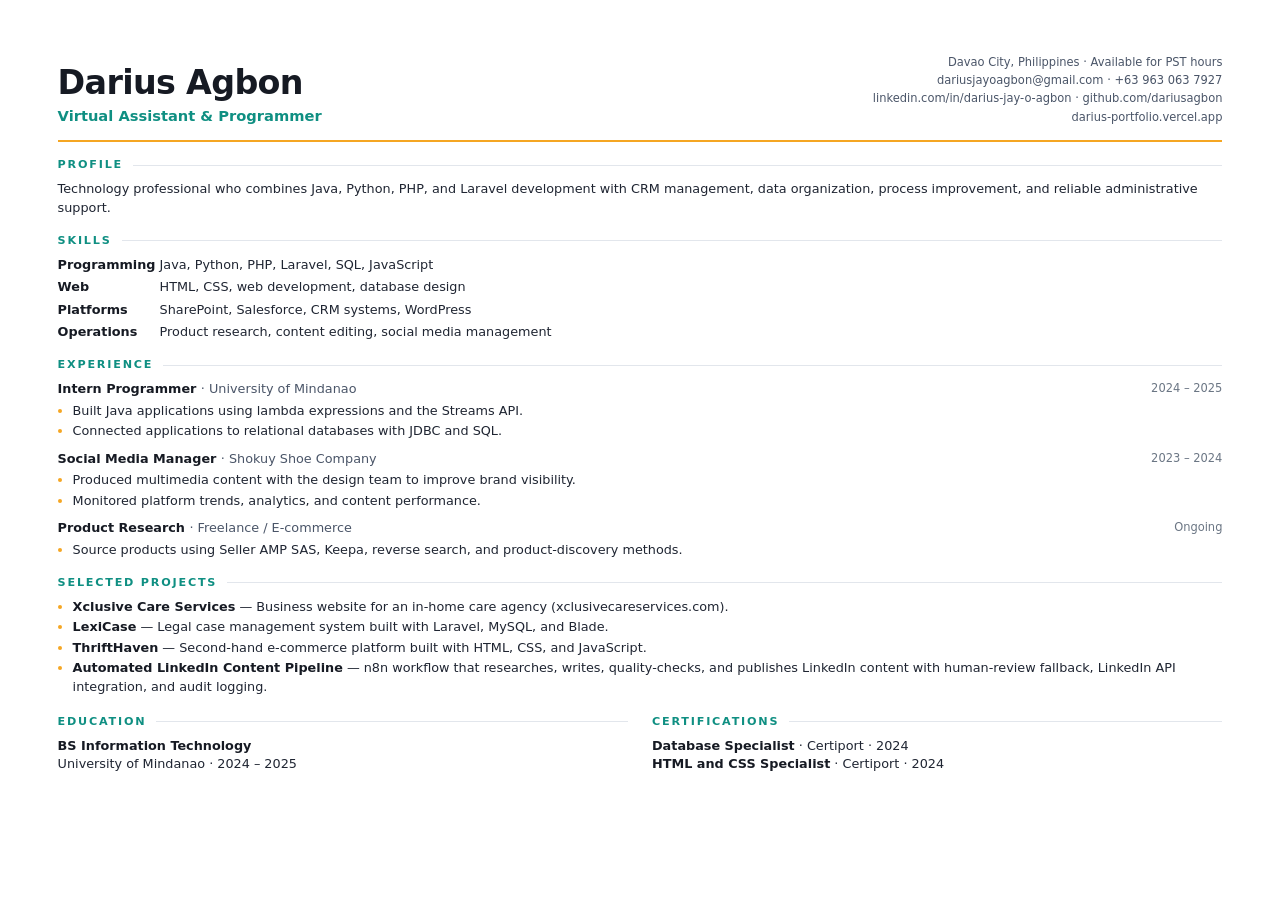
==== resume/resume.html @ f74cc5ab "Add PDF resume and compress images - Replace the Markdown resume with a one-page PDF (adds LinkedIn," ====
<!doctype html>
<html lang="en"><head><meta charset="utf-8"><title>Darius Agbon — Resume</title>
<style>
  @page { size: Letter; margin: 0; }
  * { box-sizing: border-box; margin: 0; padding: 0; }
  body { font-family: "Inter", "DejaVu Sans", sans-serif; color: #1F2532; font-size: 9.6pt; line-height: 1.45; }
  .page { padding: 0.55in 0.6in; }
  header { display: flex; justify-content: space-between; align-items: flex-end; gap: 24px; padding-bottom: 14px; border-bottom: 2px solid #F5A623; }
  h1 { font-size: 25pt; letter-spacing: -0.02em; line-height: 1; color: #161A23; }
  .role { margin-top: 6px; font-size: 11pt; color: #0f8f82; font-weight: 600; }
  .contact { text-align: right; font-size: 8.6pt; color: #4A5568; line-height: 1.6; }
  .contact a { color: #4A5568; text-decoration: none; }
  section { margin-top: 15px; }
  h2 { font-size: 8.4pt; letter-spacing: .16em; text-transform: uppercase; color: #0f8f82; margin-bottom: 7px; display: flex; align-items: center; gap: 10px; }
  h2::after { content: ""; flex: 1; height: 1px; background: #E2E6EC; }
  .job { margin-bottom: 9px; }
  .job-head { display: flex; justify-content: space-between; gap: 12px; }
  .job-title { font-weight: 600; color: #161A23; }
  .job-org { color: #4A5568; font-weight: 400; }
  .date { color: #6B7684; font-size: 8.6pt; white-space: nowrap; }
  ul { padding-left: 15px; margin-top: 3px; }
  li { margin-bottom: 2px; }
  li::marker { color: #F5A623; }
  .skills { display: grid; grid-template-columns: 92px 1fr; row-gap: 4px; column-gap: 10px; }
  .skills dt { font-weight: 600; color: #161A23; }
  .two { display: grid; grid-template-columns: 1fr 1fr; gap: 24px; }
  .project-name { font-weight: 600; color: #161A23; }
</style></head>
<body>
<!-- Source for Darius-Agbon-Resume.pdf. Edit this file, open it in Chrome, and Print → Save as PDF (Letter, margins: none). -->
<div class="page">
  <header>
    <div>
      <h1>Darius Agbon</h1>
      <p class="role">Virtual Assistant &amp; Programmer</p>
    </div>
    <div class="contact">
      Davao City, Philippines · Available for PST hours<br>
      <a href="mailto:dariusjayoagbon@gmail.com">dariusjayoagbon@gmail.com</a> · +63 963 063 7927<br>
      <a href="https://www.linkedin.com/in/darius-jay-o-agbon-b80612320">linkedin.com/in/darius-jay-o-agbon</a> · <a href="https://github.com/dariusagbon">github.com/dariusagbon</a><br>
      <a href="https://darius-portfolio.vercel.app/">darius-portfolio.vercel.app</a>
    </div>
  </header>

  <section>
    <h2>Profile</h2>
    <p>Technology professional who combines Java, Python, PHP, and Laravel development with CRM management, data organization, process improvement, and reliable administrative support.</p>
  </section>

  <section>
    <h2>Skills</h2>
    <dl class="skills">
      <dt>Programming</dt><dd>Java, Python, PHP, Laravel, SQL, JavaScript</dd>
      <dt>Web</dt><dd>HTML, CSS, web development, database design</dd>
      <dt>Platforms</dt><dd>SharePoint, Salesforce, CRM systems, WordPress</dd>
      <dt>Operations</dt><dd>Product research, content editing, social media management</dd>
    </dl>
  </section>

  <section>
    <h2>Experience</h2>
    <div class="job">
      <div class="job-head"><p class="job-title">Intern Programmer <span class="job-org">· University of Mindanao</span></p><p class="date">2024 – 2025</p></div>
      <ul>
        <li>Built Java applications using lambda expressions and the Streams API.</li>
        <li>Connected applications to relational databases with JDBC and SQL.</li>
      </ul>
    </div>
    <div class="job">
      <div class="job-head"><p class="job-title">Social Media Manager <span class="job-org">· Shokuy Shoe Company</span></p><p class="date">2023 – 2024</p></div>
      <ul>
        <li>Produced multimedia content with the design team to improve brand visibility.</li>
        <li>Monitored platform trends, analytics, and content performance.</li>
      </ul>
    </div>
    <div class="job">
      <div class="job-head"><p class="job-title">Product Research <span class="job-org">· Freelance / E-commerce</span></p><p class="date">Ongoing</p></div>
      <ul>
        <li>Source products using Seller AMP SAS, Keepa, reverse search, and product-discovery methods.</li>
      </ul>
    </div>
  </section>

  <section>
    <h2>Selected Projects</h2>
    <ul>
      <li><span class="project-name">Xclusive Care Services</span> — Business website for an in-home care agency (xclusivecareservices.com).</li>
      <li><span class="project-name">LexiCase</span> — Legal case management system built with Laravel, MySQL, and Blade.</li>
      <li><span class="project-name">ThriftHaven</span> — Second-hand e-commerce platform built with HTML, CSS, and JavaScript.</li>
      <li><span class="project-name">Automated LinkedIn Content Pipeline</span> — n8n workflow that researches, writes, quality-checks, and publishes LinkedIn content with human-review fallback, LinkedIn API integration, and audit logging.</li>
    </ul>
  </section>

  <div class="two">
    <section>
      <h2>Education</h2>
      <p class="job-title">BS Information Technology</p>
      <p>University of Mindanao · 2024 – 2025</p>
    </section>
    <section>
      <h2>Certifications</h2>
      <p><span class="job-title">Database Specialist</span> · Certiport · 2024</p>
      <p><span class="job-title">HTML and CSS Specialist</span> · Certiport · 2024</p>
    </section>
  </div>
</div></body></html>
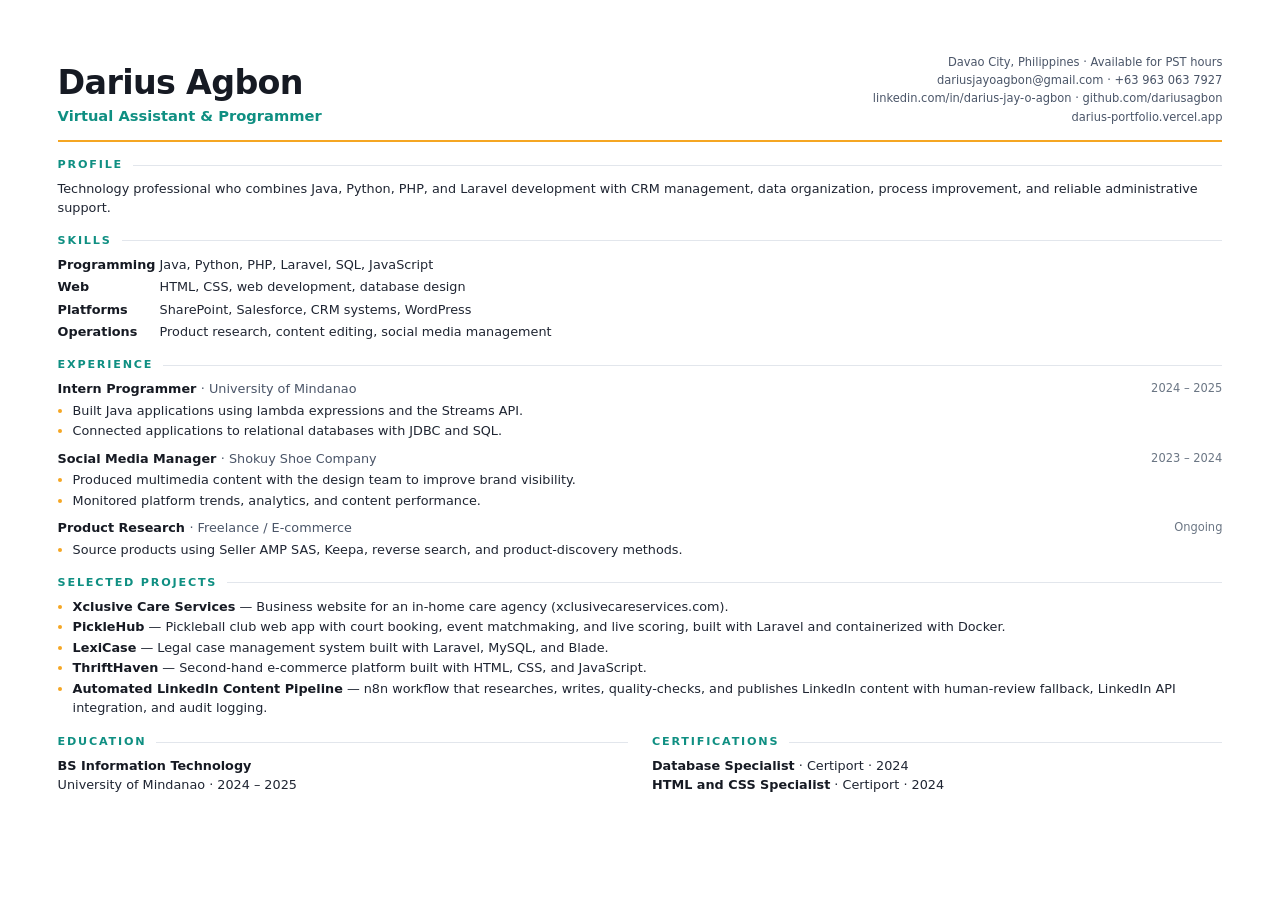
==== commit 2a059de3: "Add PickleHub to portfolio - New Works card with a homepage screenshot, stack tags, case study,   an" ====
--- a/resume/resume.html
+++ b/resume/resume.html
@@ -85,6 +85,7 @@
     <h2>Selected Projects</h2>
     <ul>
       <li><span class="project-name">Xclusive Care Services</span> — Business website for an in-home care agency (xclusivecareservices.com).</li>
+      <li><span class="project-name">PickleHub</span> — Pickleball club web app with court booking, event matchmaking, and live scoring, built with Laravel and containerized with Docker.</li>
       <li><span class="project-name">LexiCase</span> — Legal case management system built with Laravel, MySQL, and Blade.</li>
       <li><span class="project-name">ThriftHaven</span> — Second-hand e-commerce platform built with HTML, CSS, and JavaScript.</li>
       <li><span class="project-name">Automated LinkedIn Content Pipeline</span> — n8n workflow that researches, writes, quality-checks, and publishes LinkedIn content with human-review fallback, LinkedIn API integration, and audit logging.</li>
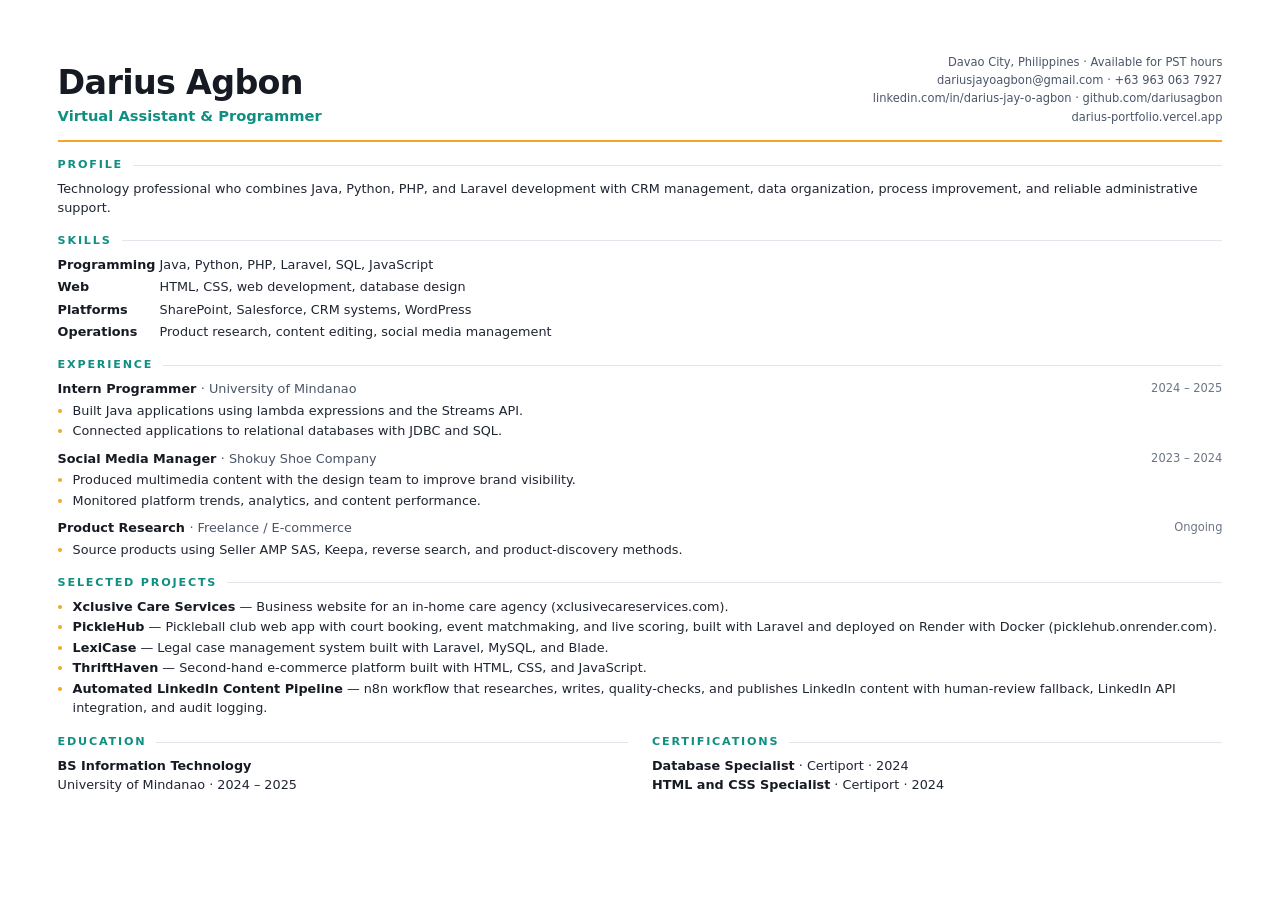
==== commit 868bca1d: "Link PickleHub live site Add a View site link to picklehub.onrender.com on the PickleHub card, say i" ====
--- a/resume/resume.html
+++ b/resume/resume.html
@@ -85,7 +85,7 @@
     <h2>Selected Projects</h2>
     <ul>
       <li><span class="project-name">Xclusive Care Services</span> — Business website for an in-home care agency (xclusivecareservices.com).</li>
-      <li><span class="project-name">PickleHub</span> — Pickleball club web app with court booking, event matchmaking, and live scoring, built with Laravel and containerized with Docker.</li>
+      <li><span class="project-name">PickleHub</span> — Pickleball club web app with court booking, event matchmaking, and live scoring, built with Laravel and deployed on Render with Docker (picklehub.onrender.com).</li>
       <li><span class="project-name">LexiCase</span> — Legal case management system built with Laravel, MySQL, and Blade.</li>
       <li><span class="project-name">ThriftHaven</span> — Second-hand e-commerce platform built with HTML, CSS, and JavaScript.</li>
       <li><span class="project-name">Automated LinkedIn Content Pipeline</span> — n8n workflow that researches, writes, quality-checks, and publishes LinkedIn content with human-review fallback, LinkedIn API integration, and audit logging.</li>
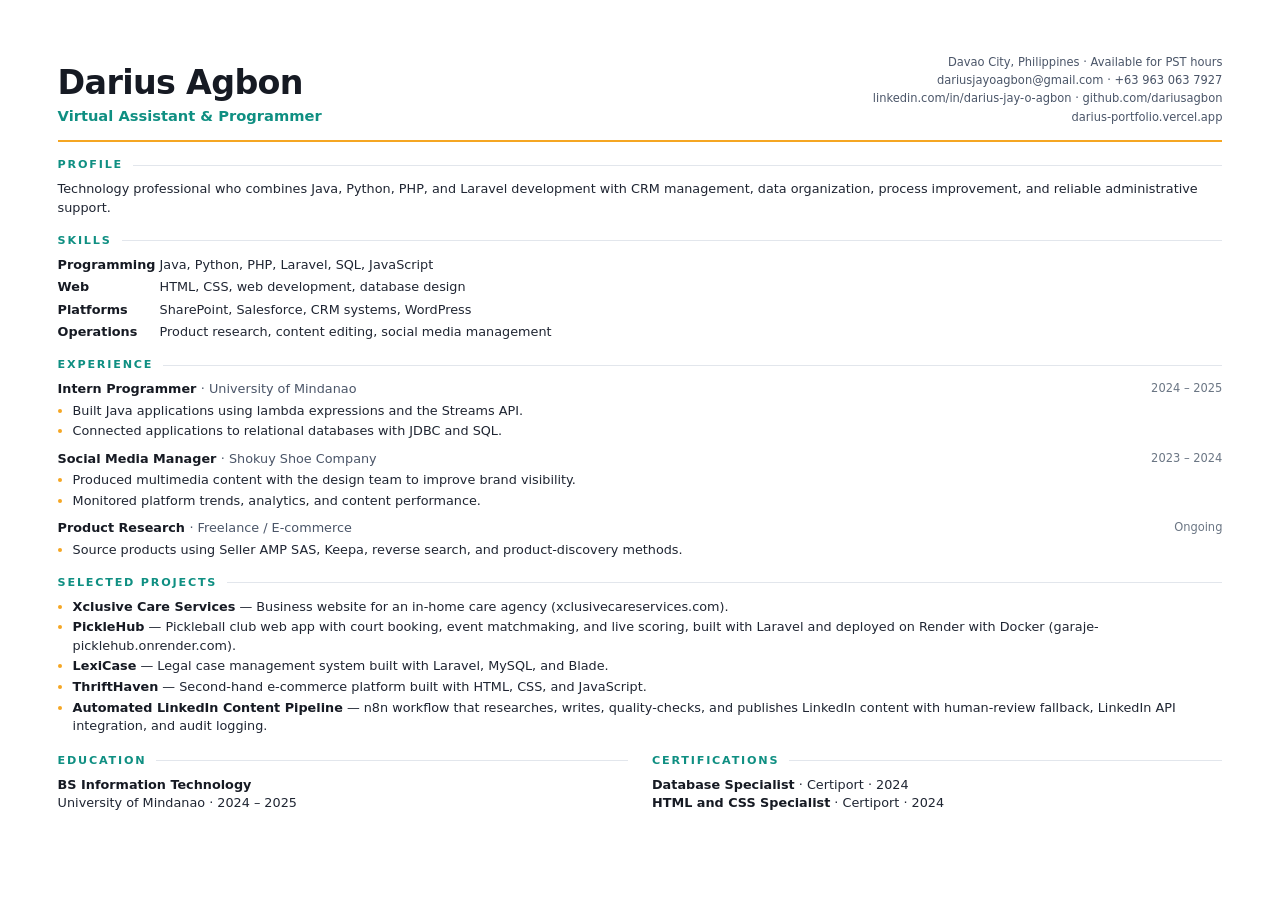
==== commit 72e16658: "Point PickleHub link to garaje-picklehub.onrender.com Update the Works card link and the resume entr" ====
--- a/resume/resume.html
+++ b/resume/resume.html
@@ -85,7 +85,7 @@
     <h2>Selected Projects</h2>
     <ul>
       <li><span class="project-name">Xclusive Care Services</span> — Business website for an in-home care agency (xclusivecareservices.com).</li>
-      <li><span class="project-name">PickleHub</span> — Pickleball club web app with court booking, event matchmaking, and live scoring, built with Laravel and deployed on Render with Docker (picklehub.onrender.com).</li>
+      <li><span class="project-name">PickleHub</span> — Pickleball club web app with court booking, event matchmaking, and live scoring, built with Laravel and deployed on Render with Docker (garaje-picklehub.onrender.com).</li>
       <li><span class="project-name">LexiCase</span> — Legal case management system built with Laravel, MySQL, and Blade.</li>
       <li><span class="project-name">ThriftHaven</span> — Second-hand e-commerce platform built with HTML, CSS, and JavaScript.</li>
       <li><span class="project-name">Automated LinkedIn Content Pipeline</span> — n8n workflow that researches, writes, quality-checks, and publishes LinkedIn content with human-review fallback, LinkedIn API integration, and audit logging.</li>
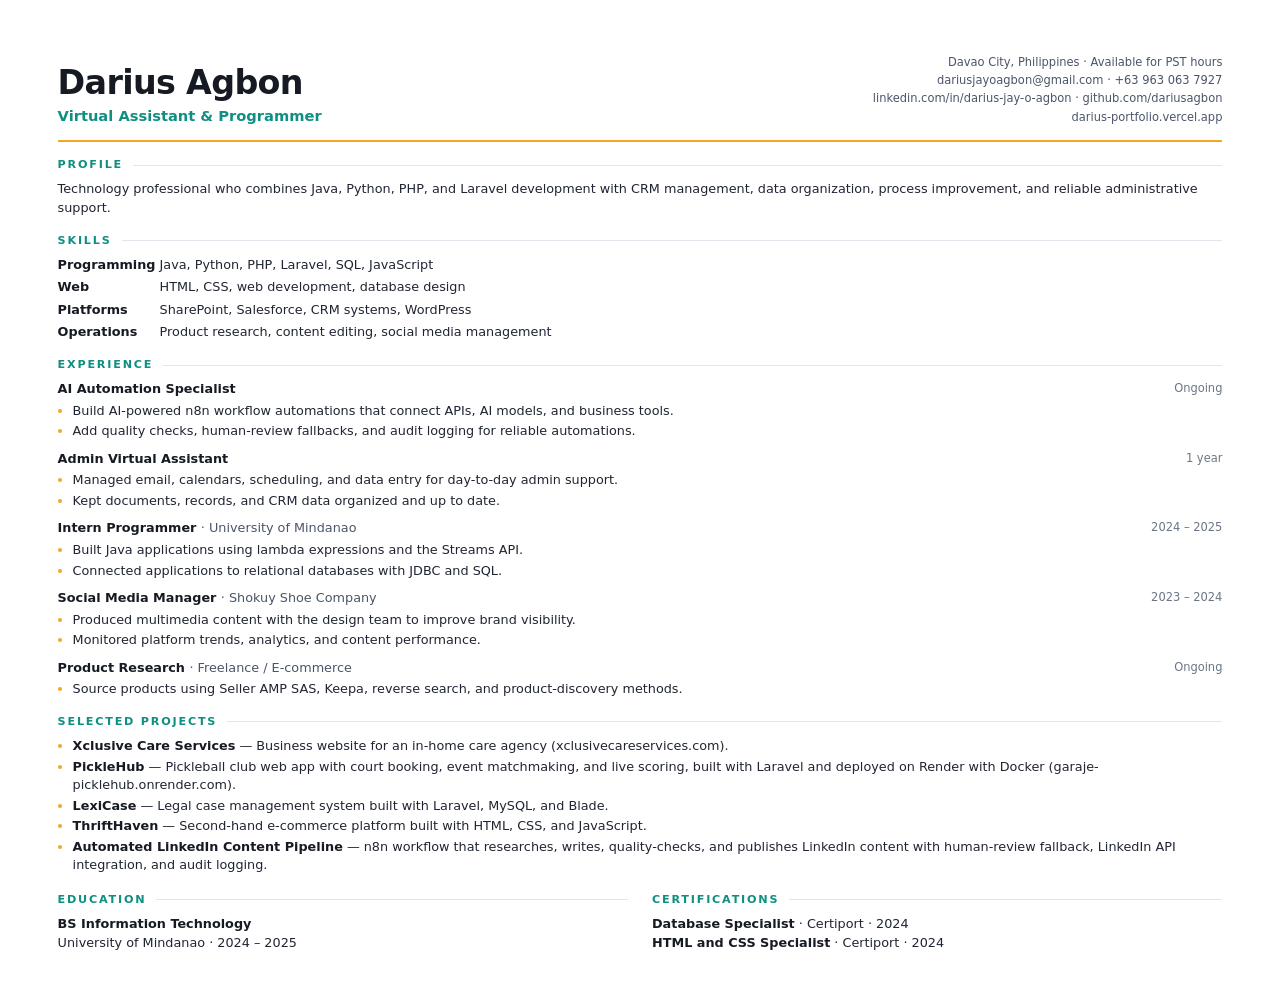
==== commit f9a64893: "Add Admin Virtual Assistant and AI Automation Specialist to experience Co-Authored-By: Claude Opus 5" ====
--- a/resume/resume.html
+++ b/resume/resume.html
@@ -60,6 +60,20 @@
   <section>
     <h2>Experience</h2>
     <div class="job">
+      <div class="job-head"><p class="job-title">AI Automation Specialist</p><p class="date">Ongoing</p></div>
+      <ul>
+        <li>Build AI-powered n8n workflow automations that connect APIs, AI models, and business tools.</li>
+        <li>Add quality checks, human-review fallbacks, and audit logging for reliable automations.</li>
+      </ul>
+    </div>
+    <div class="job">
+      <div class="job-head"><p class="job-title">Admin Virtual Assistant</p><p class="date">1 year</p></div>
+      <ul>
+        <li>Managed email, calendars, scheduling, and data entry for day-to-day admin support.</li>
+        <li>Kept documents, records, and CRM data organized and up to date.</li>
+      </ul>
+    </div>
+    <div class="job">
       <div class="job-head"><p class="job-title">Intern Programmer <span class="job-org">· University of Mindanao</span></p><p class="date">2024 – 2025</p></div>
       <ul>
         <li>Built Java applications using lambda expressions and the Streams API.</li>
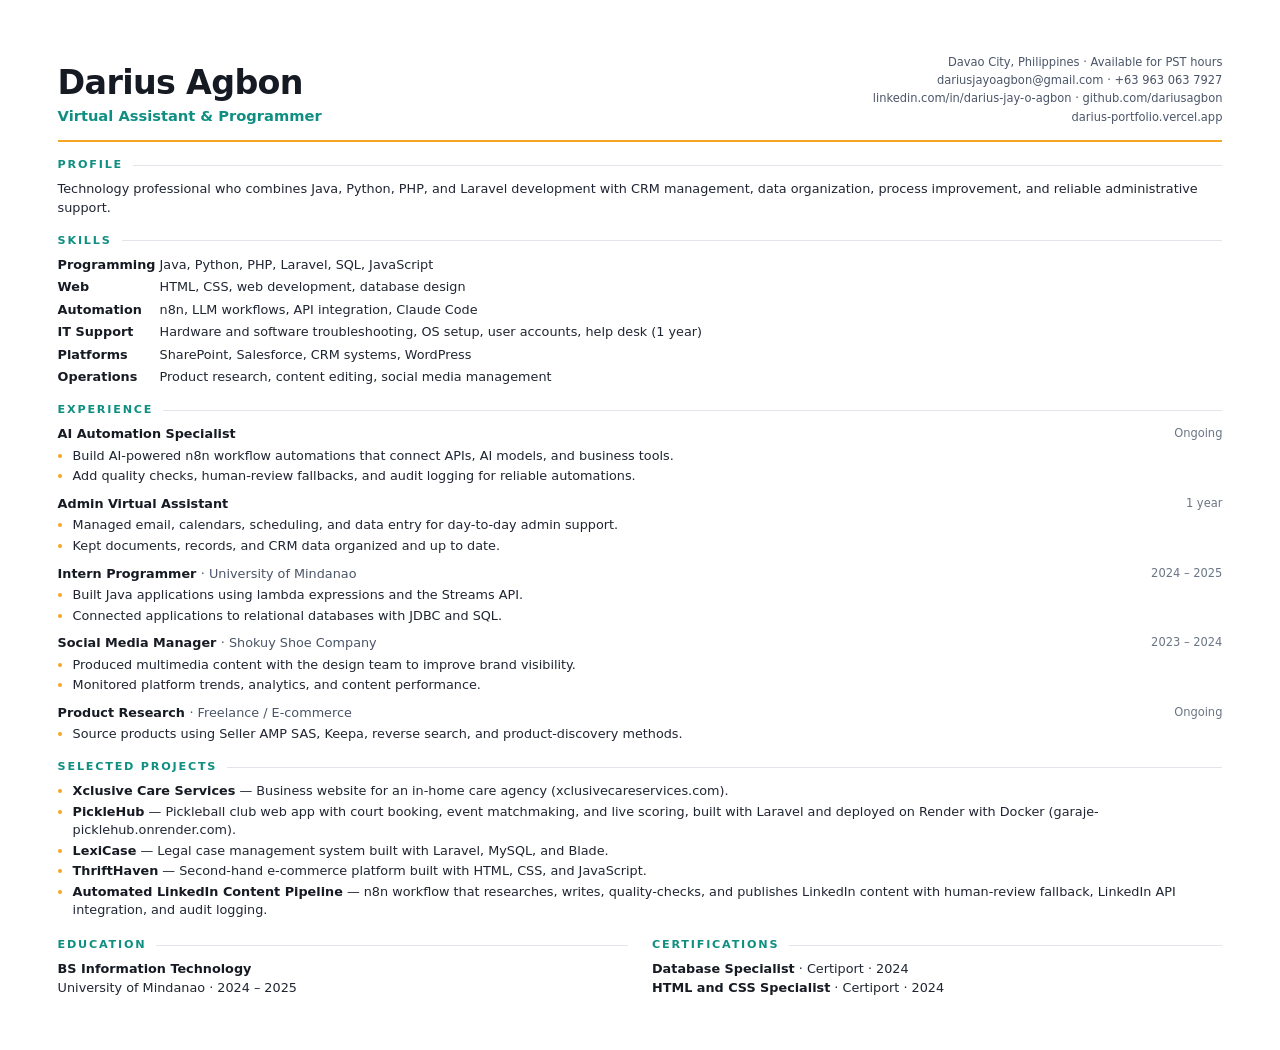
==== commit 40201c8a: "Restructure skills section and add IT Support Group skills into four role-based cards (Software Deve" ====
--- a/resume/resume.html
+++ b/resume/resume.html
@@ -52,6 +52,8 @@
     <dl class="skills">
       <dt>Programming</dt><dd>Java, Python, PHP, Laravel, SQL, JavaScript</dd>
       <dt>Web</dt><dd>HTML, CSS, web development, database design</dd>
+      <dt>Automation</dt><dd>n8n, LLM workflows, API integration, Claude Code</dd>
+      <dt>IT Support</dt><dd>Hardware and software troubleshooting, OS setup, user accounts, help desk (1 year)</dd>
       <dt>Platforms</dt><dd>SharePoint, Salesforce, CRM systems, WordPress</dd>
       <dt>Operations</dt><dd>Product research, content editing, social media management</dd>
     </dl>
